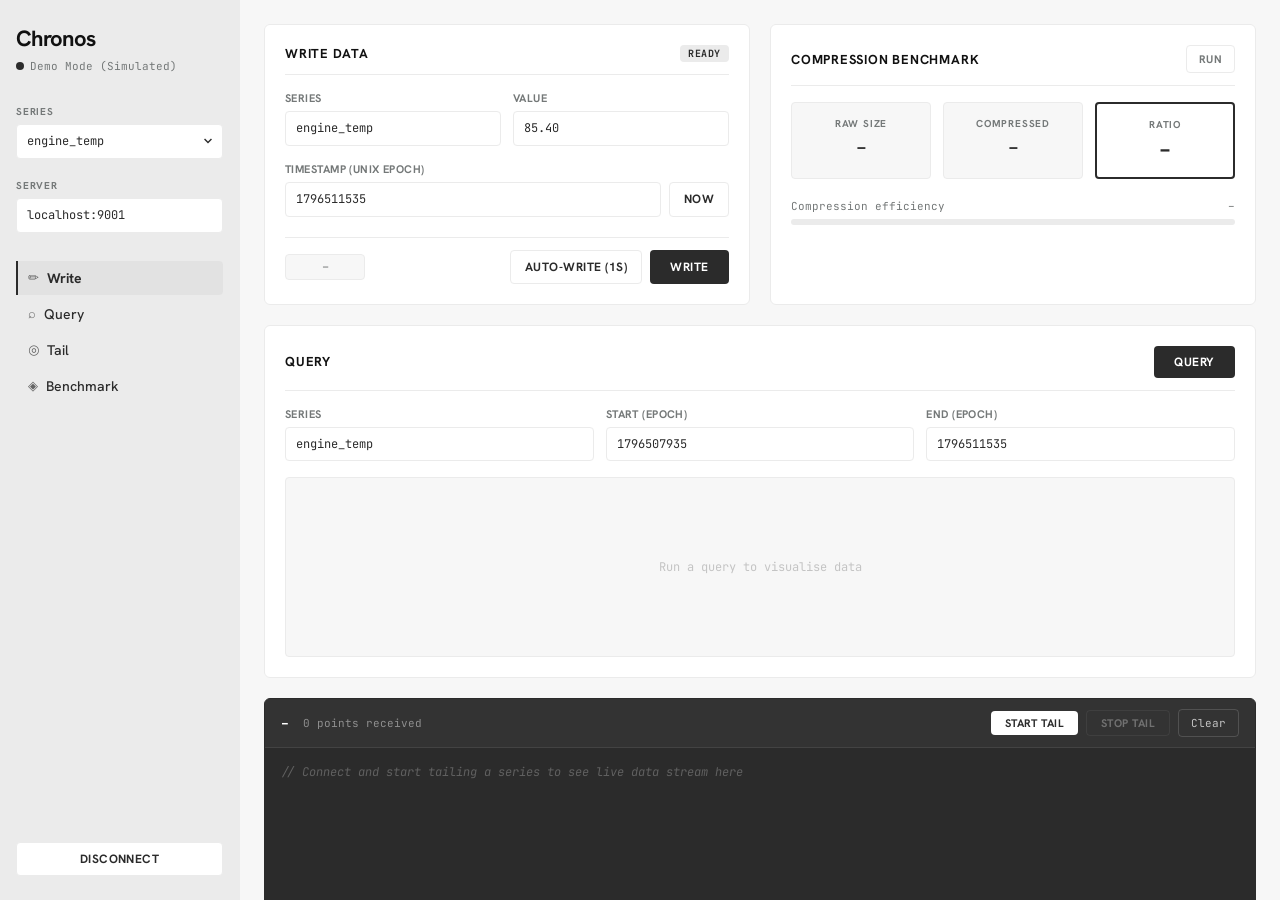
==== ui/index.html @ 93fdbef3 "Initial commit: Chronos zero-dependency time-series engine and UI" ====
<!DOCTYPE html>
<html lang="en">
<head>
  <meta charset="utf-8"/>
  <meta name="viewport" content="width=device-width, initial-scale=1.0"/>
  <meta name="description" content="Chronos Operator Dashboard — Zero-dependency time-series database interface for writing, querying, and tailing real-time data."/>
  <title>Chronos — Operator Dashboard</title>
  <link href="https://fonts.googleapis.com/css2?family=Hanken+Grotesk:wght@400;500;600;700&family=JetBrains+Mono:wght@400;500;700&display=swap" rel="stylesheet"/>
  <link rel="stylesheet" href="style.css"/>
</head>
<body>

<!-- ═══════════════════════════════════════════
     SIDEBAR
════════════════════════════════════════════ -->
<aside class="sidebar" id="sidebar">
  <div class="sidebar-header">
    <h1 class="logo">Chronos</h1>
    <div class="connection-status" id="connectionStatus">
      <span class="status-dot" id="statusDot"></span>
      <span class="status-label" id="statusLabel">Disconnected</span>
    </div>
  </div>

  <div class="sidebar-section">
    <label class="sidebar-label">SERIES</label>
    <div class="select-wrapper">
      <select id="globalSeriesSelect" class="input-base mono">
        <option value="engine_temp">engine_temp</option>
        <option value="cpu_usage">cpu_usage</option>
        <option value="mem_alloc">mem_alloc</option>
      </select>
      <svg class="select-arrow" viewBox="0 0 20 20"><path d="M9.293 12.95l.707.707L15.657 8l-1.414-1.414L10 10.828 5.757 6.586 4.343 8z"/></svg>
    </div>
  </div>

  <div class="sidebar-section">
    <label class="sidebar-label">SERVER</label>
    <input id="serverHost" class="input-base mono" type="text" value="localhost:9001" placeholder="host:port"/>
  </div>

  <nav class="sidebar-nav">
    <a href="#write" class="nav-link active" data-section="write">
      <span class="nav-icon">&#x270F;</span> Write
    </a>
    <a href="#query" class="nav-link" data-section="query">
      <span class="nav-icon">&#x2315;</span> Query
    </a>
    <a href="#tail" class="nav-link" data-section="tail">
      <span class="nav-icon">&#x25CE;</span> Tail
    </a>
    <a href="#benchmark" class="nav-link" data-section="benchmark">
      <span class="nav-icon">&#x25C8;</span> Benchmark
    </a>
  </nav>

  <div class="sidebar-footer">
    <button class="btn-secondary w-full" id="connectBtn">Connect</button>
  </div>
</aside>

<!-- Mobile top bar -->
<header class="mobile-header">
  <h1 class="logo-sm">Chronos</h1>
  <button class="hamburger" id="hamburger" aria-label="Open menu">
    <span></span><span></span><span></span>
  </button>
</header>

<!-- ═══════════════════════════════════════════
     MAIN CONTENT
════════════════════════════════════════════ -->
<main class="main-content">

  <!-- ─── WRITE PANEL ─── -->
  <section class="card" id="write">
    <div class="card-header">
      <h2 class="section-title">Write Data</h2>
      <span class="badge" id="writeStatusBadge">READY</span>
    </div>

    <div class="form-grid">
      <div class="form-group">
        <label class="form-label">Series</label>
        <input id="writeSeries" class="input-base mono" type="text" value="engine_temp" placeholder="series_name"/>
      </div>
      <div class="form-group">
        <label class="form-label">Value</label>
        <input id="writeValue" class="input-base mono" type="number" step="any" value="85.4" placeholder="85.40"/>
      </div>
    </div>

    <div class="form-group">
      <label class="form-label">Timestamp (Unix Epoch)</label>
      <div class="input-row">
        <input id="writeTimestamp" class="input-base mono flex-1" type="text" placeholder="1735000000"/>
        <button class="btn-secondary" id="nowBtn">Now</button>
      </div>
    </div>

    <div class="card-footer">
      <div class="response-tag" id="writeResponse">&#x2013;</div>
      <div style="display:flex;gap:8px;">
        <button class="btn-secondary" id="autoStreamBtn">Auto-Write (1s)</button>
        <button class="btn-primary" id="writeBtn">Write</button>
      </div>
    </div>
  </section>

  <!-- ─── BENCHMARK PANEL ─── -->
  <section class="card" id="benchmark">
    <div class="card-header">
      <h2 class="section-title">Compression Benchmark</h2>
      <button class="btn-ghost" id="runBenchmarkBtn">Run</button>
    </div>
    <div class="benchmark-grid">
      <div class="stat-card">
        <span class="stat-label">Raw Size</span>
        <span class="stat-value mono" id="rawSize">&#x2013;</span>
      </div>
      <div class="stat-card">
        <span class="stat-label">Compressed</span>
        <span class="stat-value mono" id="compSize">&#x2013;</span>
      </div>
      <div class="stat-card highlight">
        <span class="stat-label">Ratio</span>
        <span class="stat-value mono bold" id="compRatio">&#x2013;</span>
      </div>
    </div>
    <div class="benchmark-bar-container">
      <div class="benchmark-bar-label">
        <span class="mono text-sm">Compression efficiency</span>
        <span class="mono text-sm" id="efficiencyLabel">&#x2013;</span>
      </div>
      <div class="progress-track">
        <div class="progress-fill" id="efficiencyBar" style="width: 0%"></div>
      </div>
    </div>
  </section>

  <!-- ─── QUERY PANEL ─── -->
  <section class="card full-width" id="query">
    <div class="card-header">
      <div class="header-left">
        <h2 class="section-title">Query</h2>
        <span class="badge" id="queryTierBadge" style="display:none">&#x2013;</span>
      </div>
      <button class="btn-primary" id="queryBtn">Query</button>
    </div>

    <div class="query-form">
      <div class="form-group">
        <label class="form-label">Series</label>
        <input id="querySeries" class="input-base mono" type="text" value="engine_temp"/>
      </div>
      <div class="form-group">
        <label class="form-label">Start (Epoch)</label>
        <input id="queryStart" class="input-base mono" type="text" placeholder="1735000000"/>
      </div>
      <div class="form-group">
        <label class="form-label">End (Epoch)</label>
        <input id="queryEnd" class="input-base mono" type="text" placeholder="1735086400"/>
      </div>
    </div>

    <!-- Chart -->
    <div class="chart-container" id="chartContainer">
      <div class="chart-empty" id="chartEmpty">Run a query to visualise data</div>
      <canvas id="queryChart" style="display:none"></canvas>
    </div>

    <!-- Results table -->
    <div class="table-scroll" id="queryTableWrap" style="display:none">
      <table class="data-table" id="queryTable">
        <thead id="queryTableHead"></thead>
        <tbody id="queryTableBody"></tbody>
      </table>
    </div>
    <div class="empty-state" id="queryEmpty" style="display:none">No data returned.</div>
  </section>

  <!-- ─── TAIL PANEL ─── -->
  <section class="card terminal-card full-width" id="tail">
    <div class="terminal-header">
      <div class="terminal-meta">
        <span class="terminal-series mono" id="tailSeriesLabel">&#x2013;</span>
        <span class="terminal-count mono" id="tailCount">0 points received</span>
      </div>
      <div class="terminal-actions">
        <button class="btn-terminal" id="tailStartBtn">Start Tail</button>
        <button class="btn-terminal-stop" id="tailStopBtn" disabled>Stop Tail</button>
        <button class="btn-ghost-light" id="tailClearBtn">Clear</button>
      </div>
    </div>
    <div class="terminal-body" id="tailOutput">
      <div class="terminal-placeholder">// Connect and start tailing a series to see live data stream here</div>
    </div>
  </section>

  <!-- ─── ERROR / LOG AREA ─── -->
  <div class="error-log" id="errorLog" style="display:none">
    <span class="error-prefix">ERR</span>
    <span id="errorMessage"></span>
    <button class="error-close" id="errorClose">&#x2715;</button>
  </div>

</main>

<script src="app.js"></script>
</body>
</html>
---- ui/style.css ----
/* ═══════════════════════════════════════════
   CHRONOS OPERATOR DASHBOARD — style.css
   Monochrome, operator-grade, precise.
════════════════════════════════════════════ */

/* ── Reset & Base ── */
*, *::before, *::after { box-sizing: border-box; margin: 0; padding: 0; }

:root {
  --c-white:     #FFFFFF;
  --c-off-white: #F7F7F7;
  --c-light:     #EBEBEB;
  --c-mid:       #C4C4C4;
  --c-dark-mid:  #747878;
  --c-dark:      #2B2B2B;
  --c-black:     #111111;

  --font-body: 'Hanken Grotesk', system-ui, sans-serif;
  --font-mono: 'JetBrains Mono', 'Fira Mono', monospace;

  --sidebar-width: 240px;
  --border: 1px solid var(--c-light);
  --radius: 4px;
  --radius-lg: 6px;

  --transition: 150ms ease;
}

html { font-size: 14px; }

body {
  font-family: var(--font-body);
  background: var(--c-off-white);
  color: var(--c-dark);
  display: flex;
  height: 100vh;
  overflow: hidden;
}

/* ── Typography helpers ── */
.mono { font-family: var(--font-mono); }
.text-sm { font-size: 11px; line-height: 14px; }
.bold { font-weight: 700; }
.flex-1 { flex: 1; }
.w-full { width: 100%; }

/* ═══════════════════════════════════════
   SIDEBAR
═══════════════════════════════════════ */
.sidebar {
  width: var(--sidebar-width);
  flex-shrink: 0;
  height: 100vh;
  background: var(--c-light);
  border-right: var(--border);
  display: flex;
  flex-direction: column;
  padding: 24px 16px;
  overflow-y: auto;
  scrollbar-width: none;
  transition: transform var(--transition);
  z-index: 100;
}
.sidebar::-webkit-scrollbar { display: none; }

.sidebar-header {
  margin-bottom: 32px;
}

.logo {
  font-size: 22px;
  font-weight: 700;
  letter-spacing: -0.03em;
  color: var(--c-black);
  margin-bottom: 6px;
}

.connection-status {
  display: flex;
  align-items: center;
  gap: 6px;
}

.status-dot {
  width: 8px;
  height: 8px;
  border-radius: 50%;
  background: var(--c-mid);
  transition: background var(--transition);
}
.status-dot.connected { background: #2B2B2B; }
.status-dot.error     { background: #ba1a1a; }

.status-label {
  font-family: var(--font-mono);
  font-size: 11px;
  color: var(--c-dark-mid);
}

/* Sidebar form sections */
.sidebar-section {
  margin-bottom: 20px;
}

.sidebar-label {
  display: block;
  font-size: 10px;
  font-weight: 700;
  letter-spacing: 0.08em;
  color: var(--c-dark-mid);
  margin-bottom: 6px;
}

.select-wrapper {
  position: relative;
}
.select-wrapper select {
  appearance: none;
  cursor: pointer;
}
.select-arrow {
  position: absolute;
  right: 8px;
  top: 50%;
  transform: translateY(-50%);
  width: 14px;
  height: 14px;
  fill: var(--c-dark);
  pointer-events: none;
}

/* Sidebar nav */
.sidebar-nav {
  flex: 1;
  display: flex;
  flex-direction: column;
  gap: 2px;
  margin-top: 8px;
}

.nav-link {
  display: flex;
  align-items: center;
  gap: 8px;
  font-size: 14px;
  font-weight: 500;
  color: var(--c-dark);
  text-decoration: none;
  padding: 8px 10px;
  border-left: 2px solid transparent;
  border-radius: 0 var(--radius) var(--radius) 0;
  transition: background var(--transition), border-color var(--transition);
}
.nav-link:hover { background: rgba(0,0,0,0.05); }
.nav-link.active {
  border-left-color: var(--c-dark);
  font-weight: 700;
  background: rgba(0,0,0,0.04);
}

.nav-icon { font-size: 13px; opacity: 0.7; }

.sidebar-footer {
  margin-top: 24px;
  padding-top: 16px;
  border-top: var(--border);
}

/* ═══════════════════════════════════════
   MOBILE HEADER
═══════════════════════════════════════ */
.mobile-header {
  display: none;
  position: fixed;
  top: 0; left: 0; right: 0;
  height: 56px;
  background: var(--c-light);
  border-bottom: var(--border);
  align-items: center;
  justify-content: space-between;
  padding: 0 16px;
  z-index: 200;
}

.logo-sm {
  font-size: 18px;
  font-weight: 700;
  letter-spacing: -0.02em;
  color: var(--c-black);
}

.hamburger {
  display: flex;
  flex-direction: column;
  gap: 4px;
  background: none;
  border: none;
  cursor: pointer;
  padding: 4px;
}
.hamburger span {
  display: block;
  width: 20px;
  height: 2px;
  background: var(--c-dark);
  border-radius: 1px;
  transition: var(--transition);
}

@media (max-width: 768px) {
  .mobile-header { display: flex; }
  .sidebar {
    position: fixed;
    transform: translateX(-100%);
    top: 0; left: 0;
    height: 100vh;
    box-shadow: 4px 0 16px rgba(0,0,0,0.12);
  }
  .sidebar.open { transform: translateX(0); }
  .main-content { margin-left: 0; padding-top: 72px; }
}

/* ═══════════════════════════════════════
   MAIN CONTENT
═══════════════════════════════════════ */
.main-content {
  flex: 1;
  overflow-y: auto;
  padding: 24px;
  display: flex;
  flex-direction: column;
  gap: 20px;
  background: var(--c-off-white);
}
.main-content::-webkit-scrollbar { width: 6px; }
.main-content::-webkit-scrollbar-track { background: transparent; }
.main-content::-webkit-scrollbar-thumb { background: var(--c-mid); border-radius: 3px; }

/* ── Top row: Write + Benchmark ── */
.top-row {
  display: grid;
  grid-template-columns: 1fr 1fr;
  gap: 20px;
}

/* ═══════════════════════════════════════
   CARD
═══════════════════════════════════════ */
.card {
  background: var(--c-white);
  border: var(--border);
  border-radius: var(--radius-lg);
  padding: 20px;
  display: flex;
  flex-direction: column;
  gap: 16px;
}

.full-width { grid-column: 1 / -1; }

.card-header {
  display: flex;
  align-items: center;
  justify-content: space-between;
  padding-bottom: 12px;
  border-bottom: var(--border);
}

.header-left {
  display: flex;
  align-items: center;
  gap: 10px;
}

.section-title {
  font-size: 13px;
  font-weight: 700;
  letter-spacing: 0.06em;
  text-transform: uppercase;
  color: var(--c-black);
}

.card-footer {
  display: flex;
  align-items: center;
  justify-content: space-between;
  padding-top: 12px;
  border-top: var(--border);
  margin-top: 4px;
}

/* ═══════════════════════════════════════
   FORM ELEMENTS
═══════════════════════════════════════ */
.form-grid {
  display: grid;
  grid-template-columns: 1fr 1fr;
  gap: 12px;
}

.query-form {
  display: grid;
  grid-template-columns: repeat(3, 1fr);
  gap: 12px;
}

.form-group {
  display: flex;
  flex-direction: column;
  gap: 6px;
}

.form-label {
  font-size: 11px;
  font-weight: 700;
  letter-spacing: 0.04em;
  color: var(--c-dark-mid);
  text-transform: uppercase;
}

.input-base {
  width: 100%;
  padding: 8px 10px;
  font-size: 13px;
  line-height: 1.4;
  color: var(--c-dark);
  background: var(--c-white);
  border: var(--border);
  border-radius: var(--radius);
  outline: none;
  transition: border-color var(--transition);
  font-family: var(--font-body);
}
.input-base.mono { font-family: var(--font-mono); font-size: 12px; }
.input-base:focus { border-color: var(--c-dark); }
.input-base::placeholder { color: var(--c-mid); }
.input-base[readonly] { background: var(--c-off-white); color: var(--c-dark-mid); cursor: not-allowed; }

.input-row {
  display: flex;
  gap: 8px;
}

/* ═══════════════════════════════════════
   BUTTONS
═══════════════════════════════════════ */
.btn-primary {
  background: var(--c-dark);
  color: var(--c-white);
  border: none;
  border-radius: var(--radius);
  padding: 8px 20px;
  font-family: var(--font-body);
  font-size: 12px;
  font-weight: 700;
  letter-spacing: 0.05em;
  text-transform: uppercase;
  cursor: pointer;
  transition: opacity var(--transition);
  white-space: nowrap;
}
.btn-primary:hover { opacity: 0.85; }
.btn-primary:active { opacity: 0.7; }
.btn-primary:disabled { opacity: 0.4; cursor: not-allowed; }

.btn-secondary {
  background: var(--c-white);
  color: var(--c-dark);
  border: var(--border);
  border-radius: var(--radius);
  padding: 8px 14px;
  font-family: var(--font-body);
  font-size: 12px;
  font-weight: 700;
  letter-spacing: 0.04em;
  text-transform: uppercase;
  cursor: pointer;
  transition: background var(--transition);
  white-space: nowrap;
}
.btn-secondary:hover { background: var(--c-off-white); }

.btn-ghost {
  background: none;
  color: var(--c-dark-mid);
  border: var(--border);
  border-radius: var(--radius);
  padding: 6px 12px;
  font-family: var(--font-body);
  font-size: 11px;
  font-weight: 700;
  letter-spacing: 0.04em;
  text-transform: uppercase;
  cursor: pointer;
  transition: background var(--transition), color var(--transition);
}
.btn-ghost:hover { background: var(--c-off-white); color: var(--c-dark); }

.btn-ghost-light {
  background: none;
  color: var(--c-mid);
  border: 1px solid rgba(255,255,255,0.15);
  border-radius: var(--radius);
  padding: 6px 12px;
  font-family: var(--font-mono);
  font-size: 11px;
  cursor: pointer;
  transition: color var(--transition);
}
.btn-ghost-light:hover { color: var(--c-white); }

/* ═══════════════════════════════════════
   BADGE
═══════════════════════════════════════ */
.badge {
  display: inline-block;
  padding: 2px 8px;
  font-family: var(--font-mono);
  font-size: 10px;
  font-weight: 700;
  letter-spacing: 0.06em;
  text-transform: uppercase;
  background: var(--c-light);
  color: var(--c-dark);
  border-radius: var(--radius);
}
.badge.ok     { background: var(--c-dark); color: var(--c-white); }
.badge.error  { background: #ffdad6; color: #93000a; }
.badge.raw    { background: var(--c-dark); color: var(--c-white); }
.badge.hourly { background: var(--c-mid); color: var(--c-dark); }
.badge.daily  { background: var(--c-dark-mid); color: var(--c-white); }

/* ═══════════════════════════════════════
   RESPONSE TAG
═══════════════════════════════════════ */
.response-tag {
  font-family: var(--font-mono);
  font-size: 12px;
  padding: 4px 10px;
  background: var(--c-off-white);
  border: var(--border);
  border-radius: var(--radius);
  color: var(--c-dark-mid);
  min-width: 80px;
  text-align: center;
  transition: background var(--transition), color var(--transition);
}
.response-tag.ok    { background: #edfaed; color: #1a5c1a; border-color: #b3e0b3; }
.response-tag.error { background: #fef2f2; color: #93000a; border-color: #ffdad6; }

/* ═══════════════════════════════════════
   BENCHMARK
═══════════════════════════════════════ */
.benchmark-grid {
  display: grid;
  grid-template-columns: repeat(3, 1fr);
  gap: 12px;
}

.stat-card {
  border: var(--border);
  border-radius: var(--radius);
  padding: 14px 12px;
  display: flex;
  flex-direction: column;
  align-items: center;
  gap: 6px;
  text-align: center;
  background: var(--c-off-white);
  transition: transform var(--transition);
}
.stat-card.highlight {
  border: 2px solid var(--c-dark);
  background: var(--c-white);
}

.stat-label {
  font-size: 10px;
  font-weight: 700;
  letter-spacing: 0.08em;
  text-transform: uppercase;
  color: var(--c-dark-mid);
}

.stat-value {
  font-size: 18px;
  font-weight: 500;
  color: var(--c-dark);
}
.stat-value.bold { font-weight: 700; font-size: 20px; }

.benchmark-bar-container {
  margin-top: 4px;
}

.benchmark-bar-label {
  display: flex;
  justify-content: space-between;
  margin-bottom: 6px;
  color: var(--c-dark-mid);
}

.progress-track {
  height: 6px;
  background: var(--c-light);
  border-radius: 3px;
  overflow: hidden;
}

.progress-fill {
  height: 100%;
  background: var(--c-dark);
  border-radius: 3px;
  transition: width 800ms cubic-bezier(0.4, 0, 0.2, 1);
}

/* ═══════════════════════════════════════
   CHART
═══════════════════════════════════════ */
.chart-container {
  position: relative;
  width: 100%;
  height: 180px;
  border: var(--border);
  border-radius: var(--radius);
  overflow: hidden;
  background: var(--c-off-white);
}

.chart-empty {
  position: absolute;
  inset: 0;
  display: flex;
  align-items: center;
  justify-content: center;
  font-family: var(--font-mono);
  font-size: 12px;
  color: var(--c-mid);
}

#queryChart {
  width: 100%;
  height: 100%;
}

/* ═══════════════════════════════════════
   DATA TABLE
═══════════════════════════════════════ */
.table-scroll {
  width: 100%;
  overflow-x: auto;
  border: var(--border);
  border-radius: var(--radius);
}

.data-table {
  width: 100%;
  border-collapse: collapse;
  font-family: var(--font-mono);
  font-size: 12px;
}

.data-table thead {
  background: var(--c-white);
  border-bottom: var(--border);
  position: sticky;
  top: 0;
}

.data-table th {
  padding: 8px 14px;
  text-align: left;
  font-family: var(--font-body);
  font-size: 10px;
  font-weight: 700;
  letter-spacing: 0.06em;
  text-transform: uppercase;
  color: var(--c-dark-mid);
  border-right: var(--border);
}
.data-table th:last-child { border-right: none; text-align: right; }
.data-table th.num { text-align: right; }

.data-table td {
  padding: 8px 14px;
  border-right: var(--border);
  border-bottom: var(--border);
  color: var(--c-dark);
}
.data-table td:last-child { border-right: none; text-align: right; }
.data-table td.num { text-align: right; }

.data-table tbody tr:last-child td { border-bottom: none; }
.data-table tbody tr:nth-child(even) { background: var(--c-off-white); }
.data-table tbody tr:hover { background: rgba(43,43,43,0.04); }

.empty-state {
  text-align: center;
  padding: 32px;
  font-family: var(--font-mono);
  font-size: 12px;
  color: var(--c-mid);
}

/* ═══════════════════════════════════════
   TERMINAL / TAIL
═══════════════════════════════════════ */
.terminal-card {
  background: var(--c-dark);
  border-color: var(--c-dark);
  padding: 0;
  gap: 0;
}

.terminal-header {
  display: flex;
  align-items: center;
  justify-content: space-between;
  padding: 10px 16px;
  border-bottom: 1px solid rgba(255,255,255,0.08);
  background: rgba(255,255,255,0.04);
}

.terminal-meta {
  display: flex;
  align-items: center;
  gap: 14px;
}

.terminal-series {
  font-size: 13px;
  font-weight: 700;
  color: var(--c-white);
}

.terminal-count {
  font-size: 11px;
  color: rgba(255,255,255,0.45);
}

.terminal-actions {
  display: flex;
  align-items: center;
  gap: 8px;
}

.btn-terminal {
  background: var(--c-white);
  color: var(--c-dark);
  border: none;
  border-radius: var(--radius);
  padding: 5px 14px;
  font-family: var(--font-body);
  font-size: 11px;
  font-weight: 700;
  letter-spacing: 0.04em;
  text-transform: uppercase;
  cursor: pointer;
  transition: background var(--transition);
}
.btn-terminal:hover { background: var(--c-light); }
.btn-terminal:disabled { opacity: 0.35; cursor: not-allowed; }

.btn-terminal-stop {
  background: transparent;
  color: var(--c-white);
  border: 1px solid rgba(255,255,255,0.2);
  border-radius: var(--radius);
  padding: 5px 14px;
  font-family: var(--font-body);
  font-size: 11px;
  font-weight: 700;
  letter-spacing: 0.04em;
  text-transform: uppercase;
  cursor: pointer;
  transition: border-color var(--transition), background var(--transition);
}
.btn-terminal-stop:hover:not(:disabled) { border-color: rgba(255,255,255,0.5); background: rgba(255,255,255,0.05); }
.btn-terminal-stop:disabled { opacity: 0.3; cursor: not-allowed; }

.terminal-body {
  padding: 14px 16px;
  font-family: var(--font-mono);
  font-size: 12px;
  line-height: 1.7;
  color: rgba(255,255,255,0.75);
  height: 220px;
  overflow-y: auto;
  scroll-behavior: smooth;
}
.terminal-body::-webkit-scrollbar { width: 4px; }
.terminal-body::-webkit-scrollbar-track { background: transparent; }
.terminal-body::-webkit-scrollbar-thumb { background: rgba(255,255,255,0.15); border-radius: 2px; }

.terminal-placeholder {
  color: rgba(255,255,255,0.25);
  font-style: italic;
}

.terminal-line {
  color: rgba(255,255,255,0.85);
  animation: fadeIn 200ms ease;
}
.terminal-line .ts { color: rgba(255,255,255,0.45); }
.terminal-line .val { color: #FFFFFF; font-weight: 700; }

@keyframes fadeIn {
  from { opacity: 0; transform: translateY(2px); }
  to   { opacity: 1; transform: translateY(0); }
}

/* ═══════════════════════════════════════
   ERROR LOG
═══════════════════════════════════════ */
.error-log {
  display: flex;
  align-items: center;
  gap: 10px;
  background: var(--c-white);
  border: var(--border);
  border-left: 3px solid var(--c-dark);
  border-radius: var(--radius);
  padding: 10px 14px;
  font-family: var(--font-mono);
  font-size: 12px;
  color: var(--c-dark);
  animation: slideUp 200ms ease;
}

@keyframes slideUp {
  from { opacity: 0; transform: translateY(8px); }
  to   { opacity: 1; transform: translateY(0); }
}

.error-prefix {
  font-weight: 700;
  background: var(--c-dark);
  color: var(--c-white);
  padding: 1px 6px;
  border-radius: 2px;
  font-size: 10px;
  letter-spacing: 0.06em;
  flex-shrink: 0;
}

.error-close {
  margin-left: auto;
  background: none;
  border: none;
  cursor: pointer;
  color: var(--c-dark-mid);
  font-size: 12px;
  padding: 0 2px;
  line-height: 1;
  transition: color var(--transition);
  flex-shrink: 0;
}
.error-close:hover { color: var(--c-dark); }

/* ═══════════════════════════════════════
   GRID LAYOUT (Main sections)
═══════════════════════════════════════ */
.main-content {
  display: grid;
  grid-template-columns: 1fr 1fr;
  grid-template-rows: auto;
  align-content: start;
}

/* Override specific positioning */
#write    { grid-column: 1; }
#benchmark { grid-column: 2; }
#query    { grid-column: 1 / -1; }
#tail     { grid-column: 1 / -1; }
.error-log { grid-column: 1 / -1; }

/* ═══════════════════════════════════════
   RESPONSIVE
═══════════════════════════════════════ */
@media (max-width: 900px) {
  .main-content {
    grid-template-columns: 1fr;
    padding: 16px;
    gap: 16px;
  }
  #write, #benchmark, #query, #tail, .error-log {
    grid-column: 1;
  }
  .form-grid, .query-form { grid-template-columns: 1fr; }
  .benchmark-grid { grid-template-columns: repeat(3, 1fr); }
}

@media (max-width: 480px) {
  .benchmark-grid { grid-template-columns: 1fr; }
  .card-header { flex-direction: column; align-items: flex-start; gap: 8px; }
  .terminal-header { flex-direction: column; align-items: flex-start; gap: 8px; }
}
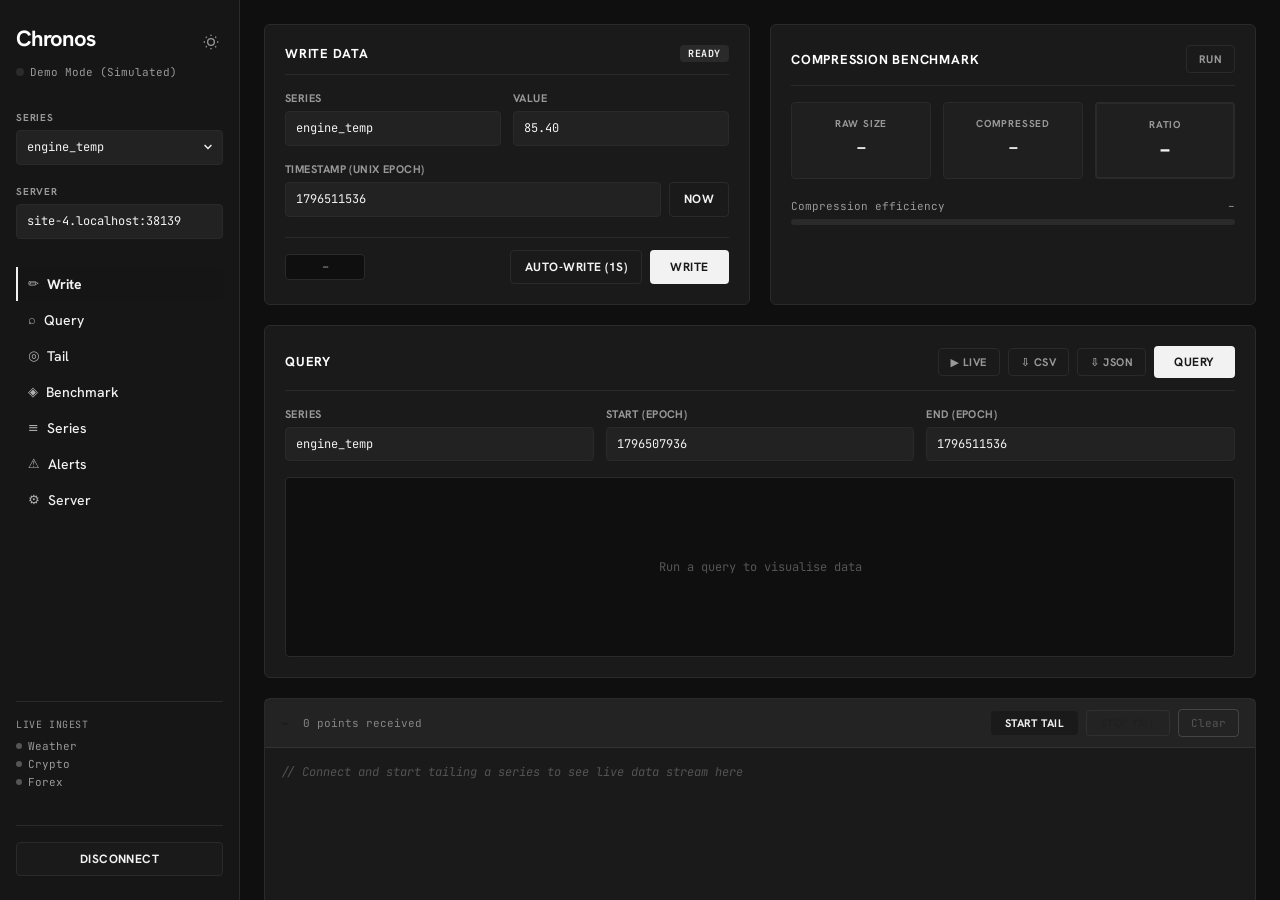
==== commit 0eed64fb: "feat: complete alerting system, dark-mode chart, unit test suites, and durability improvements" ====
--- a/ui/index.html
+++ b/ui/index.html
@@ -1,9 +1,9 @@
 <!DOCTYPE html>
-<html lang="en">
+<html lang="en" data-theme="dark">
 <head>
   <meta charset="utf-8"/>
   <meta name="viewport" content="width=device-width, initial-scale=1.0"/>
-  <meta name="description" content="Chronos Operator Dashboard — Zero-dependency time-series database interface for writing, querying, and tailing real-time data."/>
+  <meta name="description" content="Chronos Operator Dashboard — Zero-dependency time-series database with real-time ingestion, WebSocket streaming, and REST API."/>
   <title>Chronos — Operator Dashboard</title>
   <link href="https://fonts.googleapis.com/css2?family=Hanken+Grotesk:wght@400;500;600;700&family=JetBrains+Mono:wght@400;500;700&display=swap" rel="stylesheet"/>
   <link rel="stylesheet" href="style.css"/>
@@ -15,7 +15,22 @@
 ════════════════════════════════════════════ -->
 <aside class="sidebar" id="sidebar">
   <div class="sidebar-header">
-    <h1 class="logo">Chronos</h1>
+    <div class="logo-row">
+      <h1 class="logo">Chronos</h1>
+      <button class="theme-toggle" id="themeToggle" aria-label="Toggle dark/light mode" title="Toggle theme">
+        <svg id="themeIcon" viewBox="0 0 24 24" fill="none" stroke="currentColor" stroke-width="2">
+          <circle cx="12" cy="12" r="5"/>
+          <line x1="12" y1="1" x2="12" y2="3"/>
+          <line x1="12" y1="21" x2="12" y2="23"/>
+          <line x1="4.22" y1="4.22" x2="5.64" y2="5.64"/>
+          <line x1="18.36" y1="18.36" x2="19.78" y2="19.78"/>
+          <line x1="1" y1="12" x2="3" y2="12"/>
+          <line x1="21" y1="12" x2="23" y2="12"/>
+          <line x1="4.22" y1="19.78" x2="5.64" y2="18.36"/>
+          <line x1="18.36" y1="5.64" x2="19.78" y2="4.22"/>
+        </svg>
+      </button>
+    </div>
     <div class="connection-status" id="connectionStatus">
       <span class="status-dot" id="statusDot"></span>
       <span class="status-label" id="statusLabel">Disconnected</span>
@@ -52,7 +67,25 @@
     <a href="#benchmark" class="nav-link" data-section="benchmark">
       <span class="nav-icon">&#x25C8;</span> Benchmark
     </a>
+    <a href="#series-browser" class="nav-link" data-section="series-browser">
+      <span class="nav-icon">&#x2261;</span> Series
+    </a>
+    <a href="#alerts" class="nav-link" data-section="alerts">
+      <span class="nav-icon">&#x26A0;</span> Alerts
+    </a>
+    <a href="#server-info" class="nav-link" data-section="server-info">
+      <span class="nav-icon">&#x2699;</span> Server
+    </a>
   </nav>
+
+  <div class="ingest-status" id="ingestStatus">
+    <div class="ingest-title">LIVE INGEST</div>
+    <div class="ingest-feeds" id="ingestFeeds">
+      <div class="ingest-feed" id="feed-weather"><span class="feed-dot"></span>Weather</div>
+      <div class="ingest-feed" id="feed-crypto"><span class="feed-dot"></span>Crypto</div>
+      <div class="ingest-feed" id="feed-forex"><span class="feed-dot"></span>Forex</div>
+    </div>
+  </div>
 
   <div class="sidebar-footer">
     <button class="btn-secondary w-full" id="connectBtn">Connect</button>
@@ -72,6 +105,21 @@
 ════════════════════════════════════════════ -->
 <main class="main-content">
 
+  <!-- ─── ACTIVE ALERT BANNER ─── -->
+  <div class="alert-banner" id="alertBanner" style="display:none">
+    <div class="alert-banner-left">
+      <span class="alert-pulse-icon">&#x26A0;</span>
+      <div>
+        <strong id="alertBannerTitle">Threshold Breach Detected</strong>
+        <div class="alert-banner-desc mono text-sm" id="alertBannerDesc">btc_usd breached threshold: 80500 > 80000</div>
+      </div>
+    </div>
+    <div class="alert-banner-right">
+      <button class="btn-ghost-light" id="alertSoundToggle" title="Toggle Sound Chime">&#x1F50A; Sound On</button>
+      <button class="btn-ghost-light" id="alertBannerDismiss">Dismiss</button>
+    </div>
+  </div>
+
   <!-- ─── WRITE PANEL ─── -->
   <section class="card" id="write">
     <div class="card-header">
@@ -145,7 +193,12 @@
         <h2 class="section-title">Query</h2>
         <span class="badge" id="queryTierBadge" style="display:none">&#x2013;</span>
       </div>
-      <button class="btn-primary" id="queryBtn">Query</button>
+      <div style="display:flex;gap:8px;align-items:center;">
+        <button class="btn-ghost" id="liveRefreshBtn" title="Live chart refresh every 5s">&#x25B6; Live</button>
+        <button class="btn-ghost" id="exportCsvBtn" title="Export as CSV">&#x21E9; CSV</button>
+        <button class="btn-ghost" id="exportJsonBtn" title="Export as JSON">&#x21E9; JSON</button>
+        <button class="btn-primary" id="queryBtn">Query</button>
+      </div>
     </div>
 
     <div class="query-form">
@@ -161,6 +214,11 @@
         <label class="form-label">End (Epoch)</label>
         <input id="queryEnd" class="input-base mono" type="text" placeholder="1735086400"/>
       </div>
+    </div>
+
+    <!-- Live refresh indicator -->
+    <div class="live-badge" id="liveRefreshBadge" style="display:none">
+      <span class="pulse-dot"></span> Live — refreshing every 5s
     </div>
 
     <!-- Chart -->
@@ -197,6 +255,134 @@
     </div>
   </section>
 
+  <!-- ─── SERIES BROWSER PANEL ─── -->
+  <section class="card full-width" id="series-browser">
+    <div class="card-header">
+      <h2 class="section-title">Series Browser</h2>
+      <button class="btn-ghost" id="refreshSeriesBtn">&#x21BB; Refresh</button>
+    </div>
+    <div id="seriesBrowserLoading" class="empty-state">Connect to server to load series...</div>
+    <div id="seriesBrowserGrid" class="series-grid" style="display:none"></div>
+  </section>
+
+  <!-- ─── ALERTS PANEL ─── -->
+  <section class="card full-width" id="alerts">
+    <div class="card-header">
+      <div class="header-left">
+        <h2 class="section-title">Threshold Alerts</h2>
+        <span class="badge" id="alertsActiveBadge">0 RULES</span>
+      </div>
+      <div style="display:flex;gap:8px;align-items:center;">
+        <button class="btn-ghost" id="alertNotifyPermBtn" title="Enable browser push notifications">&#x1F514; Enable Notifications</button>
+        <button class="btn-ghost" id="alertTestBtn" title="Send a test alert">&#x25B6; Test Alert</button>
+        <button class="btn-ghost" id="refreshAlertsBtn">&#x21BB; Refresh</button>
+      </div>
+    </div>
+
+    <!-- Alert Rule Creator -->
+    <div class="alert-creator">
+      <h3 class="subsection-title">Create Alert Rule</h3>
+      <div class="alert-form-grid">
+        <div class="form-group">
+          <label class="form-label">Series</label>
+          <input id="alertRuleSeries" class="input-base mono" type="text" placeholder="e.g. btc_usd, cpu_usage"/>
+        </div>
+        <div class="form-group">
+          <label class="form-label">Condition</label>
+          <div class="select-wrapper">
+            <select id="alertRuleOp" class="input-base mono">
+              <option value=">">&gt; Greater than</option>
+              <option value="<">&lt; Less than</option>
+              <option value=">=">&gt;= Greater or equal</option>
+              <option value="<=">&lt;= Less or equal</option>
+              <option value="==">== Equal to</option>
+            </select>
+          </div>
+        </div>
+        <div class="form-group">
+          <label class="form-label">Threshold Value</label>
+          <input id="alertRuleThreshold" class="input-base mono" type="number" step="any" placeholder="80000"/>
+        </div>
+        <div class="form-group alert-btn-group">
+          <label class="form-label">&nbsp;</label>
+          <button class="btn-primary w-full" id="addAlertRuleBtn">+ Add Rule</button>
+        </div>
+      </div>
+    </div>
+
+    <!-- Active Rules & Triggers Subgrid -->
+    <div class="alert-subgrid">
+      <div class="alert-subcol">
+        <h3 class="subsection-title">Active Alert Rules</h3>
+        <div class="table-scroll" id="alertRulesTableWrap">
+          <table class="data-table">
+            <thead>
+              <tr>
+                <th>ID</th>
+                <th>Series</th>
+                <th>Condition</th>
+                <th class="num">Threshold</th>
+                <th class="num">Action</th>
+              </tr>
+            </thead>
+            <tbody id="alertRulesTableBody">
+              <tr><td colspan="5" class="empty-cell">Loading rules...</td></tr>
+            </tbody>
+          </table>
+        </div>
+      </div>
+
+      <div class="alert-subcol">
+        <h3 class="subsection-title">Recent Trigger Events</h3>
+        <div class="table-scroll" id="alertTriggersTableWrap">
+          <table class="data-table">
+            <thead>
+              <tr>
+                <th>Time</th>
+                <th>Series</th>
+                <th class="num">Breached Value</th>
+                <th>Condition</th>
+              </tr>
+            </thead>
+            <tbody id="alertTriggersTableBody">
+              <tr><td colspan="4" class="empty-cell">No alert events recorded yet.</td></tr>
+            </tbody>
+          </table>
+        </div>
+      </div>
+    </div>
+  </section>
+
+  <!-- ─── SERVER INFO PANEL ─── -->
+  <section class="card full-width" id="server-info">
+    <div class="card-header">
+      <h2 class="section-title">Server Info</h2>
+      <button class="btn-ghost" id="refreshStatsBtn">&#x21BB; Refresh</button>
+    </div>
+    <div class="server-stats-grid">
+      <div class="stat-card">
+        <span class="stat-label">Series Count</span>
+        <span class="stat-value mono" id="statSeriesCount">&#x2013;</span>
+      </div>
+      <div class="stat-card">
+        <span class="stat-label">Total Disk</span>
+        <span class="stat-value mono" id="statDiskBytes">&#x2013;</span>
+      </div>
+      <div class="stat-card">
+        <span class="stat-label">Uptime</span>
+        <span class="stat-value mono" id="statUptime">&#x2013;</span>
+      </div>
+      <div class="stat-card">
+        <span class="stat-label">TCP Port</span>
+        <span class="stat-value mono" id="statTcpPort">&#x2013;</span>
+      </div>
+      <div class="stat-card">
+        <span class="stat-label">WS Port</span>
+        <span class="stat-value mono" id="statWsPort">&#x2013;</span>
+      </div>
+    </div>
+  </section>
+
   <!-- ─── ERROR / LOG AREA ─── -->
   <div class="error-log" id="errorLog" style="display:none">
     <span class="error-prefix">ERR</span>
--- a/ui/style.css
+++ b/ui/style.css
@@ -7,6 +7,24 @@
 *, *::before, *::after { box-sizing: border-box; margin: 0; padding: 0; }
 
 :root {
+  /* ── Semantic tokens (light mode default) ── */
+  --bg-app:       #F7F7F7;
+  --bg-sidebar:   #EBEBEB;
+  --bg-card:      #FFFFFF;
+  --bg-terminal:  #1A1A1A;
+  --bg-input:     #FFFFFF;
+  --bg-stat:      #F7F7F7;
+  --text-primary:  #111111;
+  --text-secondary:#747878;
+  --text-muted:    #C4C4C4;
+  --text-inv:      #FFFFFF;
+  --border-color:  #EBEBEB;
+  --accent:        #2B2B2B;
+  --accent-inv:    #FFFFFF;
+  --ingest-dot:    #22c55e;
+  --live-dot:      #f59e0b;
+
+  /* ── Raw palette (keep for terminal internals) ── */
   --c-white:     #FFFFFF;
   --c-off-white: #F7F7F7;
   --c-light:     #EBEBEB;
@@ -19,22 +37,45 @@
   --font-mono: 'JetBrains Mono', 'Fira Mono', monospace;
 
   --sidebar-width: 240px;
-  --border: 1px solid var(--c-light);
+  --border: 1px solid var(--border-color);
   --radius: 4px;
   --radius-lg: 6px;
-
   --transition: 150ms ease;
+}
+
+/* ── Dark mode overrides ── */
+[data-theme="dark"] {
+  --bg-app:        #0f0f0f;
+  --bg-sidebar:    #161616;
+  --bg-card:       #1a1a1a;
+  --bg-input:      #222222;
+  --bg-stat:       #1f1f1f;
+  --text-primary:  #F2F2F2;
+  --text-secondary:#999999;
+  --text-muted:    #555555;
+  --text-inv:      #111111;
+  --border-color:  #2a2a2a;
+  --accent:        #F2F2F2;
+  --accent-inv:    #111111;
+  --c-white:       #1a1a1a;
+  --c-off-white:   #0f0f0f;
+  --c-light:       #2a2a2a;
+  --c-mid:         #555555;
+  --c-dark-mid:    #999999;
+  --c-dark:        #F2F2F2;
+  --c-black:       #FFFFFF;
 }
 
 html { font-size: 14px; }
 
 body {
   font-family: var(--font-body);
-  background: var(--c-off-white);
-  color: var(--c-dark);
+  background: var(--bg-app);
+  color: var(--text-primary);
   display: flex;
   height: 100vh;
   overflow: hidden;
+  transition: background 200ms ease, color 200ms ease;
 }
 
 /* ── Typography helpers ── */
@@ -51,14 +92,14 @@
   width: var(--sidebar-width);
   flex-shrink: 0;
   height: 100vh;
-  background: var(--c-light);
+  background: var(--bg-sidebar);
   border-right: var(--border);
   display: flex;
   flex-direction: column;
   padding: 24px 16px;
   overflow-y: auto;
   scrollbar-width: none;
-  transition: transform var(--transition);
+  transition: transform var(--transition), background 200ms ease;
   z-index: 100;
 }
 .sidebar::-webkit-scrollbar { display: none; }
@@ -767,12 +808,192 @@
   align-content: start;
 }
 
-/* Override specific positioning */
-#write    { grid-column: 1; }
-#benchmark { grid-column: 2; }
-#query    { grid-column: 1 / -1; }
-#tail     { grid-column: 1 / -1; }
-.error-log { grid-column: 1 / -1; }
+#write         { grid-column: 1; }
+#benchmark     { grid-column: 2; }
+#query         { grid-column: 1 / -1; }
+#tail          { grid-column: 1 / -1; }
+#series-browser{ grid-column: 1 / -1; }
+#server-info   { grid-column: 1 / -1; }
+.error-log     { grid-column: 1 / -1; }
+
+/* ═══════════════════════════════════════
+   DARK/LIGHT THEME TOGGLE
+═══════════════════════════════════════ */
+.logo-row {
+  display: flex;
+  align-items: center;
+  justify-content: space-between;
+  margin-bottom: 6px;
+}
+.theme-toggle {
+  background: none;
+  border: none;
+  cursor: pointer;
+  padding: 4px;
+  border-radius: var(--radius);
+  color: var(--text-secondary);
+  display: flex;
+  align-items: center;
+  transition: color var(--transition), background var(--transition);
+}
+.theme-toggle:hover { background: var(--border-color); color: var(--text-primary); }
+.theme-toggle svg { width: 16px; height: 16px; }
+
+/* ═══════════════════════════════════════
+   INGEST STATUS WIDGET
+═══════════════════════════════════════ */
+.ingest-status {
+  margin-top: auto;
+  padding-top: 16px;
+  border-top: var(--border);
+  margin-bottom: 12px;
+}
+.ingest-title {
+  font-family: var(--font-mono);
+  font-size: 10px;
+  letter-spacing: 0.06em;
+  color: var(--text-secondary);
+  margin-bottom: 8px;
+}
+.ingest-feeds { display: flex; flex-direction: column; gap: 4px; }
+.ingest-feed {
+  display: flex;
+  align-items: center;
+  gap: 6px;
+  font-family: var(--font-mono);
+  font-size: 11px;
+  color: var(--text-secondary);
+  transition: color var(--transition);
+}
+.ingest-feed.active { color: var(--text-primary); }
+.feed-dot {
+  width: 6px;
+  height: 6px;
+  border-radius: 50%;
+  background: var(--text-muted);
+  transition: background var(--transition);
+  flex-shrink: 0;
+}
+.ingest-feed.active .feed-dot {
+  background: var(--ingest-dot);
+  box-shadow: 0 0 6px var(--ingest-dot);
+  animation: pulseFeed 2s infinite;
+}
+@keyframes pulseFeed {
+  0%, 100% { opacity: 1; }
+  50% { opacity: 0.4; }
+}
+
+/* ═══════════════════════════════════════
+   LIVE REFRESH BADGE
+═══════════════════════════════════════ */
+.live-badge {
+  display: flex;
+  align-items: center;
+  gap: 8px;
+  font-family: var(--font-mono);
+  font-size: 11px;
+  color: var(--live-dot);
+  padding: 6px 0;
+  animation: fadeIn 200ms ease;
+}
+.pulse-dot {
+  width: 8px;
+  height: 8px;
+  border-radius: 50%;
+  background: var(--live-dot);
+  animation: pulseFeed 1.5s infinite;
+  flex-shrink: 0;
+}
+
+/* ═══════════════════════════════════════
+   SERIES BROWSER GRID
+═══════════════════════════════════════ */
+.series-grid {
+  display: grid;
+  grid-template-columns: repeat(auto-fill, minmax(200px, 1fr));
+  gap: 12px;
+}
+.series-card {
+  background: var(--bg-stat);
+  border: var(--border);
+  border-radius: var(--radius-lg);
+  padding: 14px 16px;
+  cursor: pointer;
+  transition: border-color var(--transition), transform var(--transition), box-shadow var(--transition);
+  position: relative;
+  overflow: hidden;
+}
+.series-card:hover {
+  border-color: var(--accent);
+  transform: translateY(-2px);
+  box-shadow: 0 4px 20px rgba(0,0,0,0.12);
+}
+.series-card::before {
+  content: '';
+  position: absolute;
+  top: 0; left: 0; right: 0;
+  height: 2px;
+  background: var(--accent);
+  transform: scaleX(0);
+  transition: transform var(--transition);
+  transform-origin: left;
+}
+.series-card:hover::before { transform: scaleX(1); }
+.series-card-name {
+  font-family: var(--font-mono);
+  font-size: 12px;
+  font-weight: 600;
+  color: var(--text-primary);
+  margin-bottom: 8px;
+  white-space: nowrap;
+  overflow: hidden;
+  text-overflow: ellipsis;
+}
+.series-card-meta {
+  display: flex;
+  flex-direction: column;
+  gap: 3px;
+}
+.series-card-row {
+  display: flex;
+  justify-content: space-between;
+  font-size: 11px;
+  color: var(--text-secondary);
+  font-family: var(--font-mono);
+}
+.series-card-row span:last-child { color: var(--text-primary); font-weight: 500; }
+
+/* ═══════════════════════════════════════
+   SERVER STATS GRID
+═══════════════════════════════════════ */
+.server-stats-grid {
+  display: grid;
+  grid-template-columns: repeat(auto-fill, minmax(140px, 1fr));
+  gap: 12px;
+}
+
+/* card backgrounds in dark mode */
+[data-theme="dark"] .card {
+  background: var(--bg-card);
+  border-color: var(--border-color);
+}
+[data-theme="dark"] .stat-card {
+  background: var(--bg-stat);
+  border-color: var(--border-color);
+}
+[data-theme="dark"] .input-base {
+  background: var(--bg-input);
+  color: var(--text-primary);
+  border-color: var(--border-color);
+}
+[data-theme="dark"] .input-base:focus {
+  border-color: var(--accent);
+}
+[data-theme="dark"] .sidebar-section .select-wrapper select {
+  background: var(--bg-input);
+  color: var(--text-primary);
+}
 
 /* ═══════════════════════════════════════
    RESPONSIVE
@@ -783,9 +1004,8 @@
     padding: 16px;
     gap: 16px;
   }
-  #write, #benchmark, #query, #tail, .error-log {
-    grid-column: 1;
-  }
+  #write, #benchmark, #query, #tail, .error-log,
+  #series-browser, #server-info { grid-column: 1; }
   .form-grid, .query-form { grid-template-columns: 1fr; }
   .benchmark-grid { grid-template-columns: repeat(3, 1fr); }
 }
